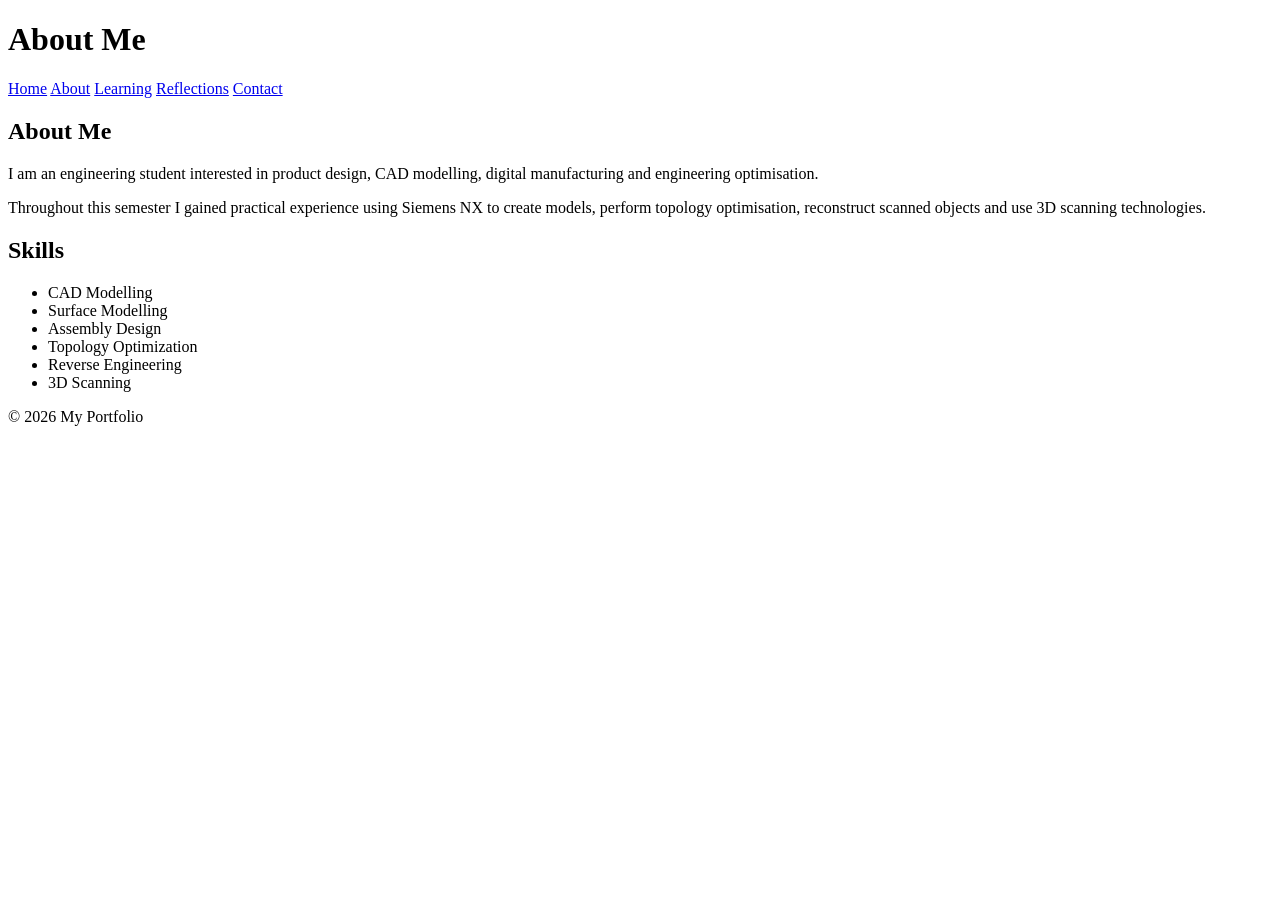
==== about.html @ e236ee3d "Rename podfodilo/about.html to about.html" ====
<!DOCTYPE html>
<html lang="en">
<head>
<meta charset="UTF-8">
<meta name="viewport" content="width=device-width, initial-scale=1.0">
<title>About</title>
<link rel="stylesheet" href="style.css">
</head>

<body>

<header>

<h1>About Me</h1>

<nav>
<a href="index.html">Home</a>
<a href="about.html">About</a>
<a href="learning.html">Learning</a>
<a href="reflections.html">Reflections</a>
<a href="contact.html">Contact</a>
</nav>

</header>

<div class="container">

<h2>About Me</h2>

<p>
I am an engineering student interested in product design, CAD modelling,
digital manufacturing and engineering optimisation.
</p>

<p>
Throughout this semester I gained practical experience using Siemens NX
to create models, perform topology optimisation, reconstruct scanned
objects and use 3D scanning technologies.
</p>

<h2>Skills</h2>

<ul>
<li>CAD Modelling</li>
<li>Surface Modelling</li>
<li>Assembly Design</li>
<li>Topology Optimization</li>
<li>Reverse Engineering</li>
<li>3D Scanning</li>
</ul>

</div>

<footer>
© 2026 My Portfolio
</footer>

</body>
</html>
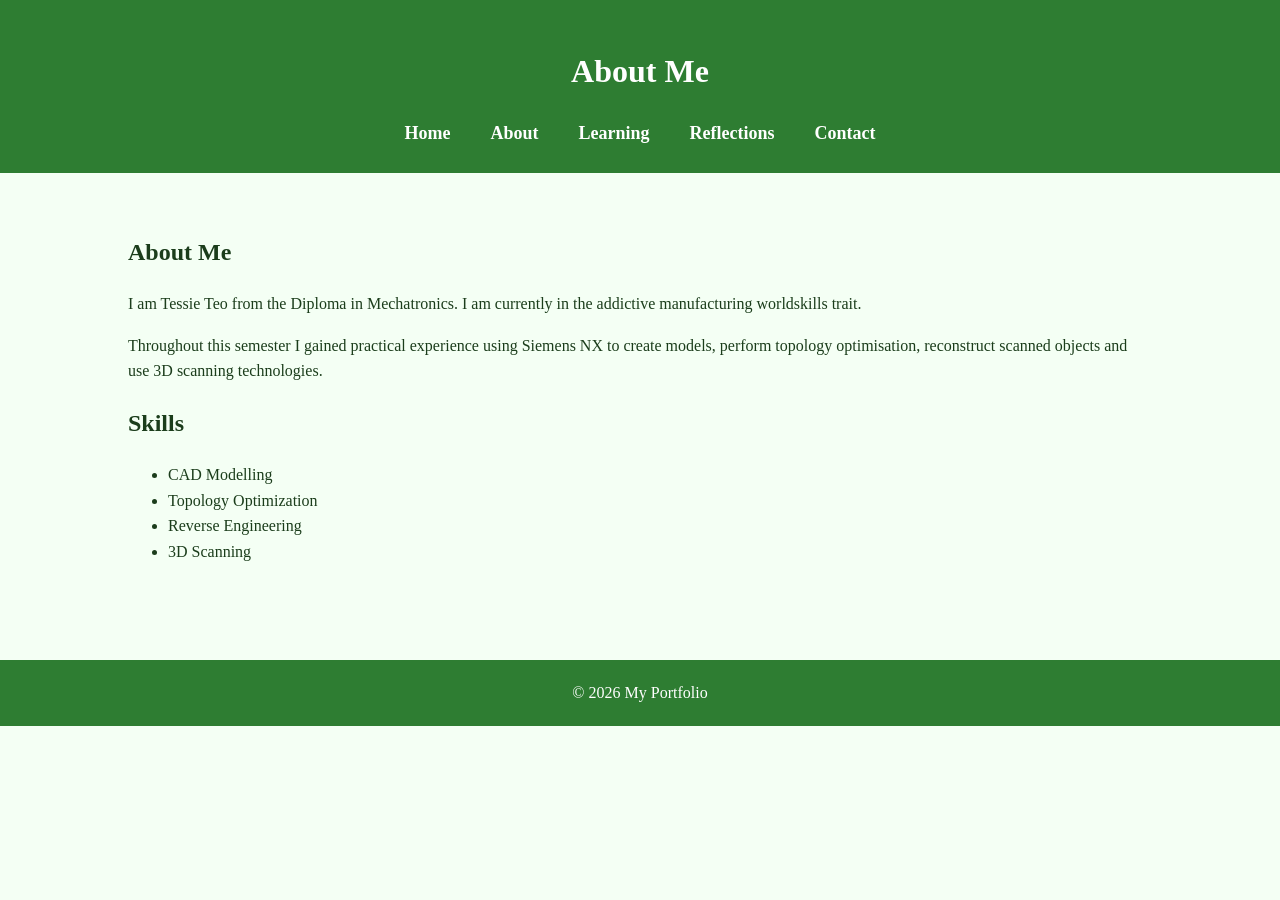
==== commit 2d4f2792: "Update about.html" ====
--- a/about.html
+++ b/about.html
@@ -28,8 +28,7 @@
 <h2>About Me</h2>
 
 <p>
-I am an engineering student interested in product design, CAD modelling,
-digital manufacturing and engineering optimisation.
+I am Tessie Teo from the Diploma in Mechatronics. I am currently in the addictive manufacturing worldskills trait.
 </p>
 
 <p>
@@ -42,8 +41,6 @@
 
 <ul>
 <li>CAD Modelling</li>
-<li>Surface Modelling</li>
-<li>Assembly Design</li>
 <li>Topology Optimization</li>
 <li>Reverse Engineering</li>
 <li>3D Scanning</li>
--- a/style.css
+++ b/style.css
@@ -0,0 +1,111 @@
+/* General Page */
+body{
+    font-family: "Times New Roman", Times, serif;
+    margin:0;
+    background:#f4fff4;
+    color:#1b3d1b;
+    line-height:1.6;
+}
+
+/* Header */
+header{
+    background:#2e7d32;
+    color:white;
+    text-align:center;
+    padding:25px;
+}
+
+/* Navigation */
+nav{
+    margin-top:15px;
+}
+
+nav a{
+    color:white;
+    text-decoration:none;
+    margin:0 18px;
+    font-size:18px;
+    font-weight:bold;
+}
+
+nav a:hover{
+    color:#c8e6c9;
+}
+
+/* Hero Section */
+.hero{
+    text-align:center;
+    padding:80px 20px;
+    background:#e8f5e9;
+}
+
+.hero h2{
+    font-size:42px;
+    color:#1b5e20;
+}
+
+.hero p{
+    font-size:20px;
+    width:70%;
+    margin:auto;
+}
+
+/* Main Content */
+.container{
+    width:80%;
+    margin:auto;
+    padding:40px 20px;
+}
+
+/* Cards */
+.card{
+    background:white;
+    border-left:8px solid #2e7d32;
+    padding:25px;
+    margin:25px 0;
+    border-radius:8px;
+    box-shadow:0 4px 10px rgba(0,0,0,0.1);
+}
+
+/* Images */
+.card img{
+    width:100%;
+    max-height:250px;
+    object-fit:cover;
+    border-radius:8px;
+    margin-bottom:15px;
+}
+
+/* Profile Picture */
+.profile{
+    display:block;
+    margin:20px auto;
+    width:220px;
+    border-radius:50%;
+    border:5px solid #2e7d32;
+}
+
+/* Buttons */
+.button{
+    display:inline-block;
+    margin-top:25px;
+    background:#2e7d32;
+    color:white;
+    padding:12px 28px;
+    text-decoration:none;
+    border-radius:5px;
+    font-size:18px;
+}
+
+.button:hover{
+    background:#1b5e20;
+}
+
+/* Footer */
+footer{
+    background:#2e7d32;
+    color:white;
+    text-align:center;
+    padding:20px;
+    margin-top:40px;
+}
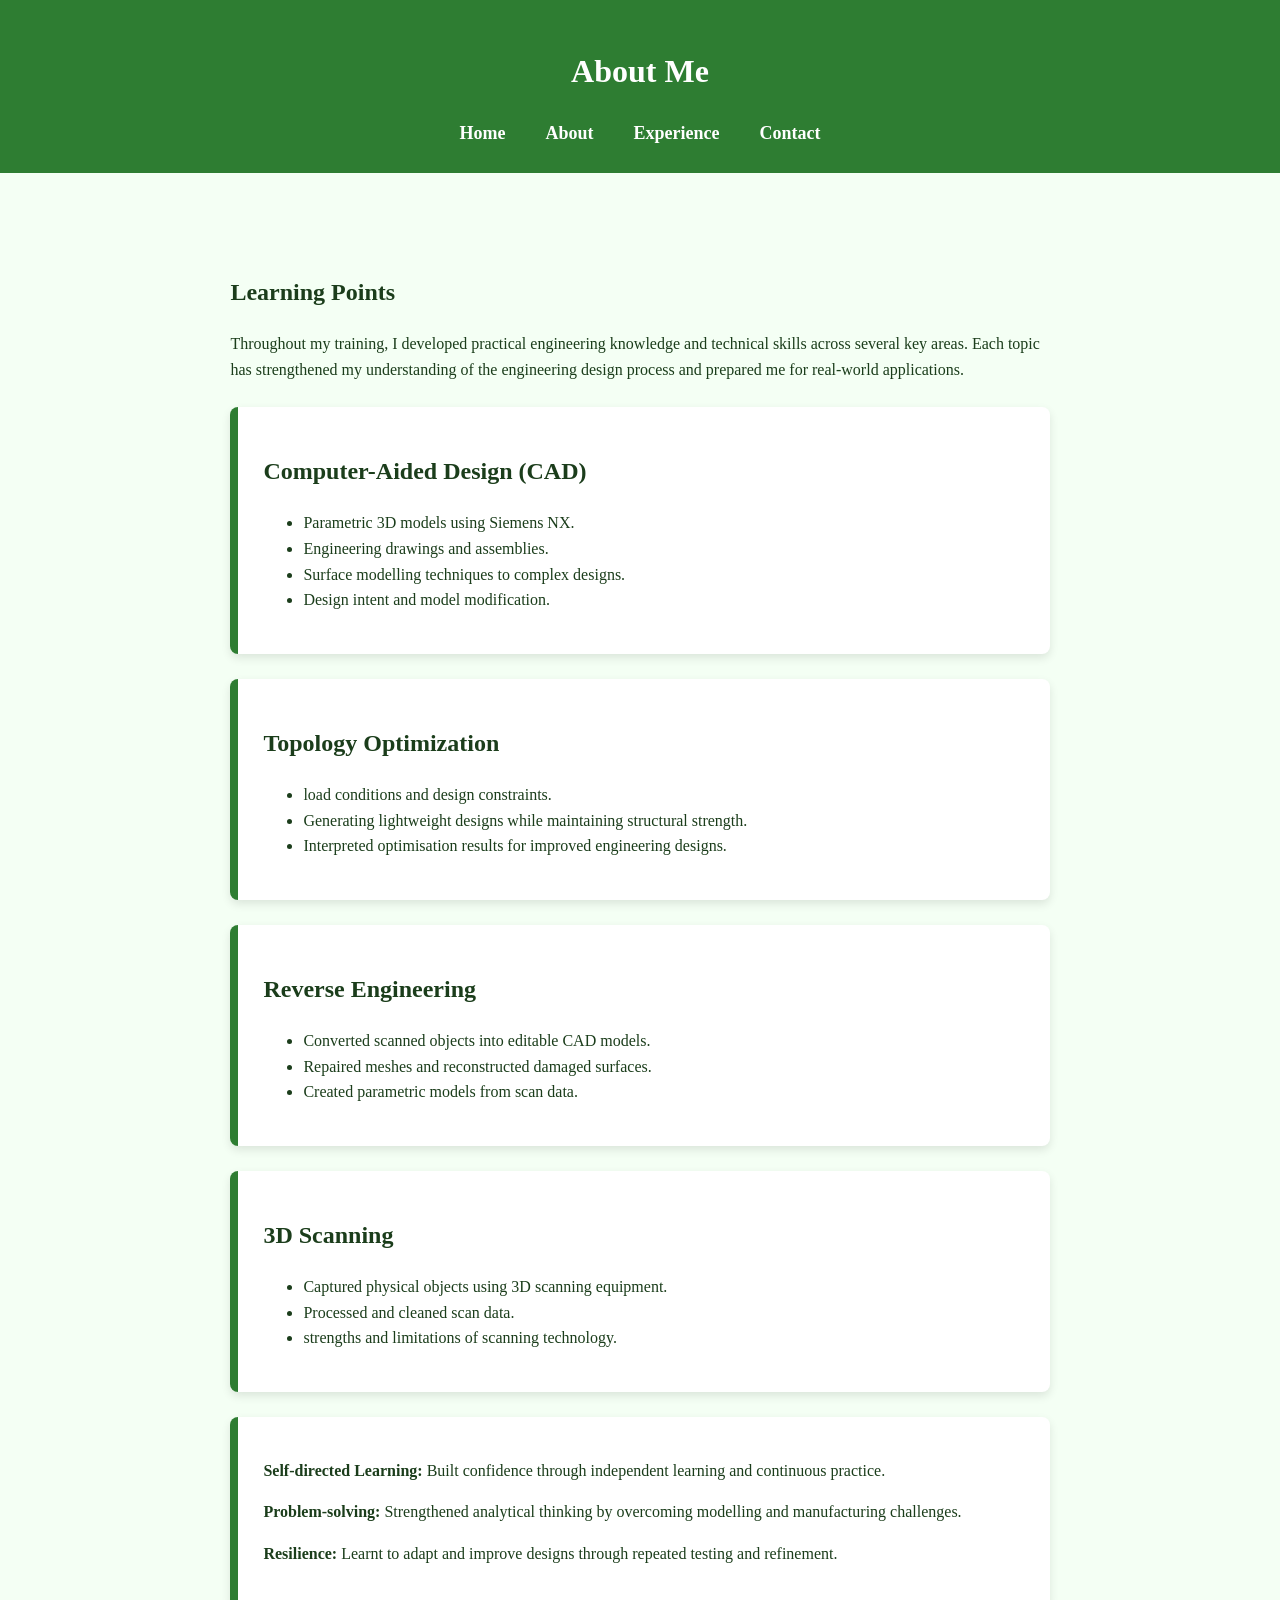
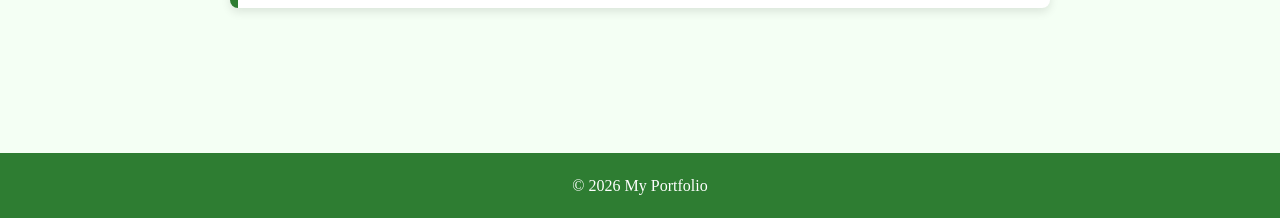
==== commit 2572aea0: "Update about.html" ====
--- a/about.html
+++ b/about.html
@@ -16,8 +16,7 @@
 <nav>
 <a href="index.html">Home</a>
 <a href="about.html">About</a>
-<a href="learning.html">Learning</a>
-<a href="reflections.html">Reflections</a>
+<a href="reflections.html">Experience</a>
 <a href="contact.html">Contact</a>
 </nav>
 
@@ -25,26 +24,66 @@
 
 <div class="container">
 
-<h2>About Me</h2>
 
-<p>
-I am Tessie Teo from the Diploma in Mechatronics. I am currently in the addictive manufacturing worldskills trait.
-</p>
+<div class="container">
 
-<p>
-Throughout this semester I gained practical experience using Siemens NX
-to create models, perform topology optimisation, reconstruct scanned
-objects and use 3D scanning technologies.
-</p>
+    <h2>Learning Points</h2>
 
-<h2>Skills</h2>
+    <p>
+        Throughout my training, I developed practical engineering knowledge and
+        technical skills across several key areas. Each topic has strengthened my
+        understanding of the engineering design process and prepared me for
+        real-world applications.
+    </p>
 
-<ul>
-<li>CAD Modelling</li>
-<li>Topology Optimization</li>
-<li>Reverse Engineering</li>
-<li>3D Scanning</li>
-</ul>
+    <div class="card">
+        <h2>Computer-Aided Design (CAD)</h2>
+        <ul>
+            <li>Parametric 3D models using Siemens NX.</li>
+            <li>Engineering drawings and assemblies.</li>
+            <li>Surface modelling techniques to complex designs.</li>
+            <li>Design intent and model modification.</li>
+        </ul>
+    </div>
+
+    <div class="card">
+        <h2>Topology Optimization</h2>
+        <ul>
+            <li>load conditions and design constraints.</li>
+            <li>Generating lightweight designs while maintaining structural strength.</li>
+            <li>Interpreted optimisation results for improved engineering designs.</li>
+        </ul>
+    </div>
+
+    <div class="card">
+        <h2>Reverse Engineering</h2>
+        <ul>
+            <li>Converted scanned objects into editable CAD models.</li>
+            <li>Repaired meshes and reconstructed damaged surfaces.</li>
+            <li>Created parametric models from scan data.</li>
+        </ul>
+    </div>
+
+    <div class="card">
+        <h2>3D Scanning</h2>
+        <ul>
+            <li>Captured physical objects using 3D scanning equipment.</li>
+            <li>Processed and cleaned scan data.</li>
+            <li>strengths and limitations of scanning technology.</li>
+        </ul>
+    </div>
+
+    <div class="card">
+      
+        <p><strong>Self-directed Learning:</strong> Built confidence through independent learning and continuous practice.</p>
+
+        <p><strong>Problem-solving:</strong> Strengthened analytical thinking by overcoming modelling and manufacturing challenges.</p>
+
+        <p><strong>Resilience:</strong> Learnt to adapt and improve designs through repeated testing and refinement.</p>
+
+    </div>
+
+</div>
 
 </div>
 
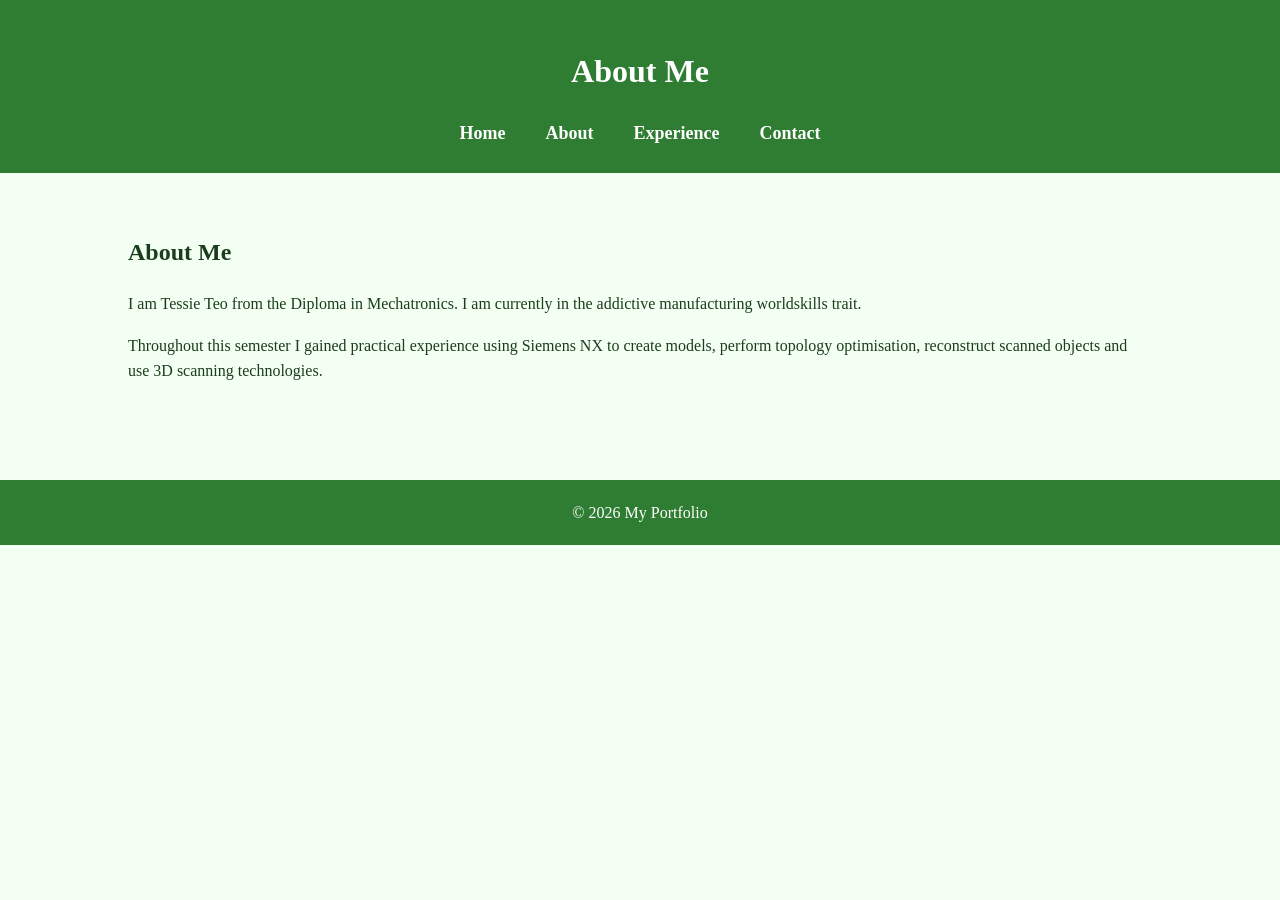
==== commit e59b7eb0: "Update about.html" ====
--- a/about.html
+++ b/about.html
@@ -24,64 +24,17 @@
 
 <div class="container">
 
+<h2>About Me</h2>
 
-<div class="container">
+<p>
+I am Tessie Teo from the Diploma in Mechatronics. I am currently in the addictive manufacturing worldskills trait.
+</p>
 
-    <h2>Learning Points</h2>
-
-    <p>
-        Throughout my training, I developed practical engineering knowledge and
-        technical skills across several key areas. Each topic has strengthened my
-        understanding of the engineering design process and prepared me for
-        real-world applications.
-    </p>
-
-    <div class="card">
-        <h2>Computer-Aided Design (CAD)</h2>
-        <ul>
-            <li>Parametric 3D models using Siemens NX.</li>
-            <li>Engineering drawings and assemblies.</li>
-            <li>Surface modelling techniques to complex designs.</li>
-            <li>Design intent and model modification.</li>
-        </ul>
-    </div>
-
-    <div class="card">
-        <h2>Topology Optimization</h2>
-        <ul>
-            <li>load conditions and design constraints.</li>
-            <li>Generating lightweight designs while maintaining structural strength.</li>
-            <li>Interpreted optimisation results for improved engineering designs.</li>
-        </ul>
-    </div>
-
-    <div class="card">
-        <h2>Reverse Engineering</h2>
-        <ul>
-            <li>Converted scanned objects into editable CAD models.</li>
-            <li>Repaired meshes and reconstructed damaged surfaces.</li>
-            <li>Created parametric models from scan data.</li>
-        </ul>
-    </div>
-
-    <div class="card">
-        <h2>3D Scanning</h2>
-        <ul>
-            <li>Captured physical objects using 3D scanning equipment.</li>
-            <li>Processed and cleaned scan data.</li>
-            <li>strengths and limitations of scanning technology.</li>
-        </ul>
-    </div>
-
-    <div class="card">
-      
-        <p><strong>Self-directed Learning:</strong> Built confidence through independent learning and continuous practice.</p>
-
-        <p><strong>Problem-solving:</strong> Strengthened analytical thinking by overcoming modelling and manufacturing challenges.</p>
-
-        <p><strong>Resilience:</strong> Learnt to adapt and improve designs through repeated testing and refinement.</p>
-
-    </div>
+<p>
+Throughout this semester I gained practical experience using Siemens NX
+to create models, perform topology optimisation, reconstruct scanned
+objects and use 3D scanning technologies.
+</p>
 
 </div>
 
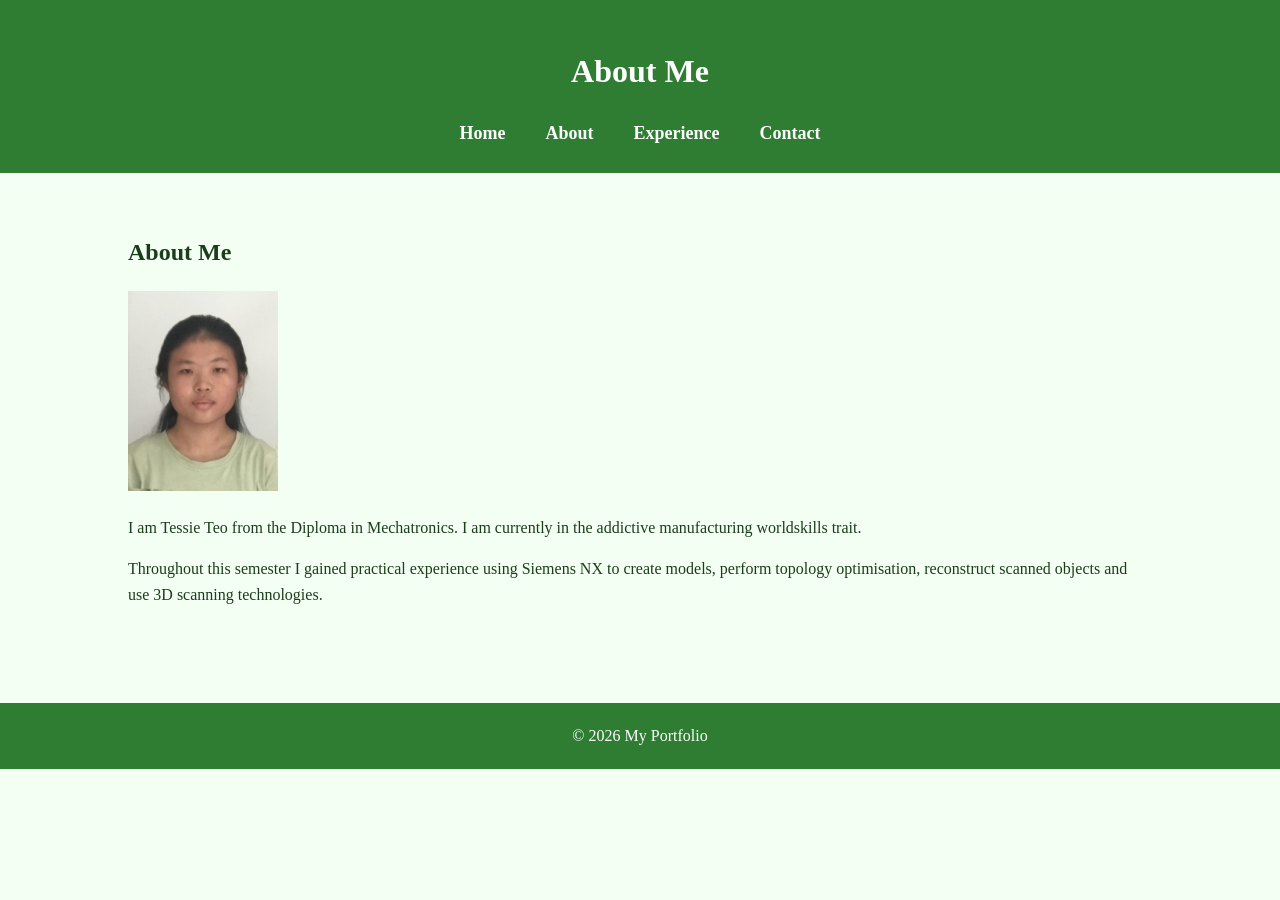
==== commit 170ba633: "Update about.html" ====
--- a/about.html
+++ b/about.html
@@ -26,6 +26,7 @@
 
 <h2>About Me</h2>
 
+<img src="image/WhatsApp Image 2026-08-05 at 11.08.28 AM.jpeg" width="150">
 <p>
 I am Tessie Teo from the Diploma in Mechatronics. I am currently in the addictive manufacturing worldskills trait.
 </p>
--- a/style.css
+++ b/style.css
@@ -13,6 +13,13 @@
     color:white;
     text-align:center;
     padding:25px;
+}
+
+/*images*/
+.full-image{
+    width:100%;
+    height:auto;
+    display:block;
 }
 
 /* Navigation */
@@ -67,14 +74,6 @@
     box-shadow:0 4px 10px rgba(0,0,0,0.1);
 }
 
-/* Images */
-.card img{
-    width:100%;
-    max-height:250px;
-    object-fit:cover;
-    border-radius:8px;
-    margin-bottom:15px;
-}
 
 /* Profile Picture */
 .profile{
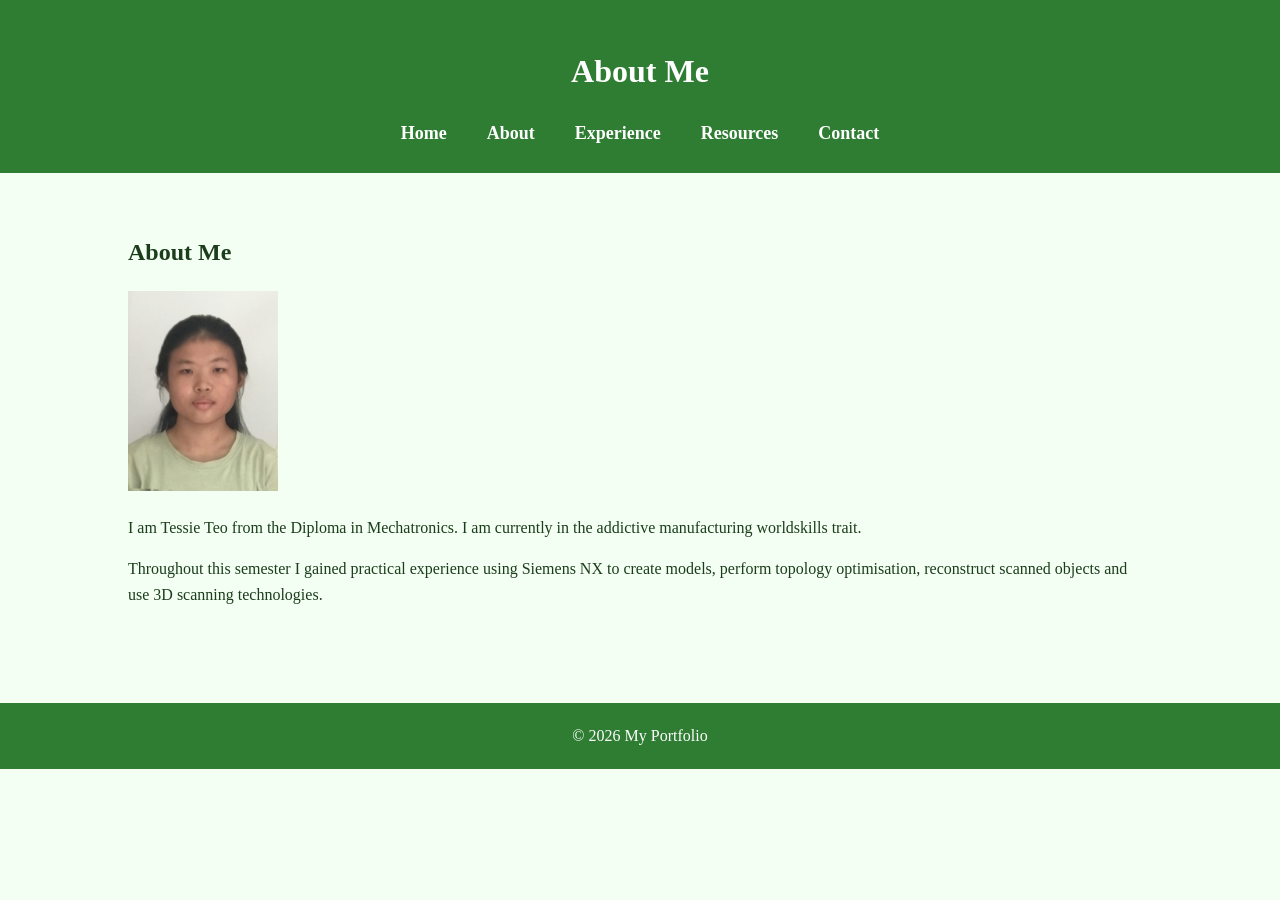
==== commit ddcbe7e1: "Update about.html" ====
--- a/about.html
+++ b/about.html
@@ -17,6 +17,7 @@
 <a href="index.html">Home</a>
 <a href="about.html">About</a>
 <a href="reflections.html">Experience</a>
+<a href="resources.html">Resources</a>
 <a href="contact.html">Contact</a>
 </nav>
 
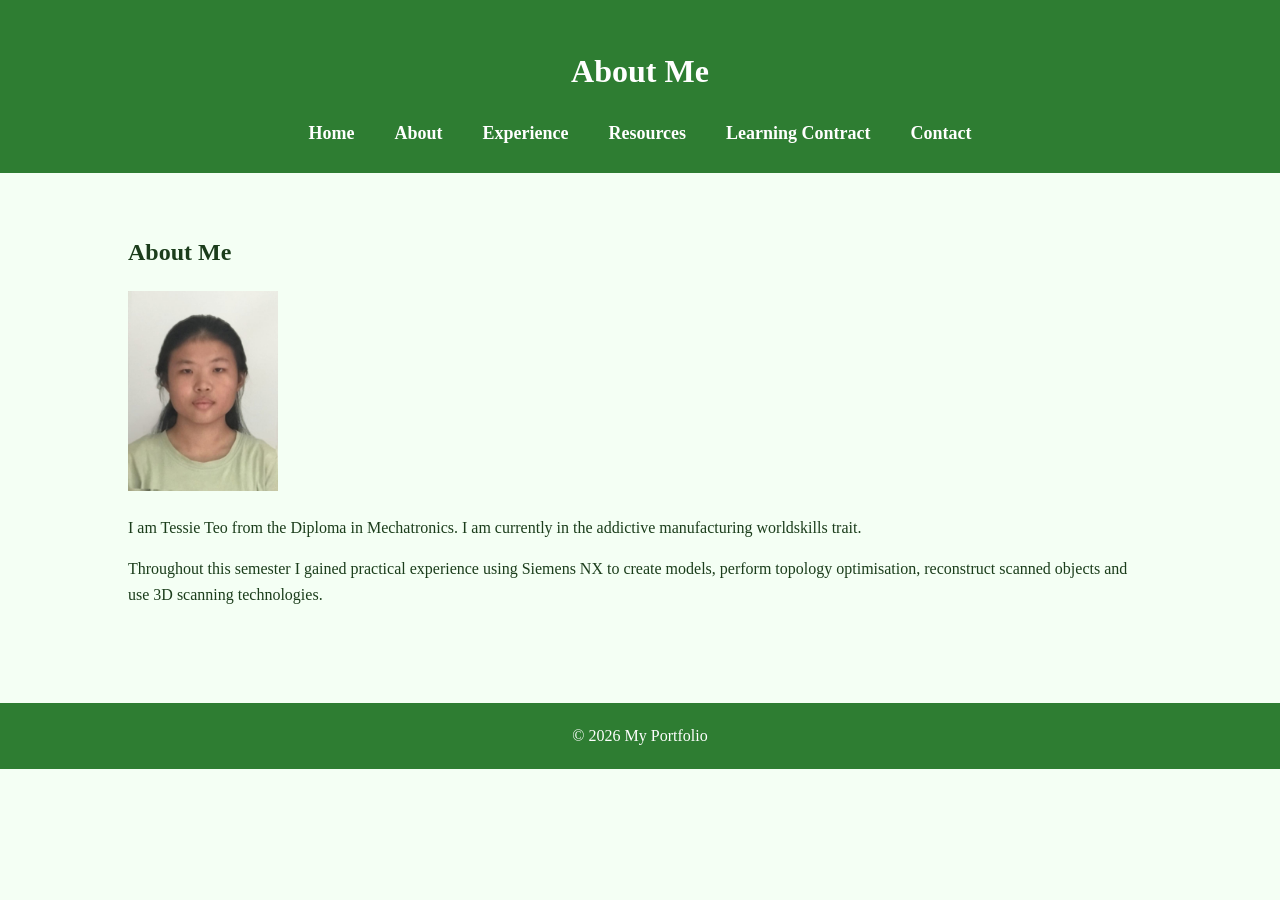
==== commit ae09d5d6: "Update about.html" ====
--- a/about.html
+++ b/about.html
@@ -12,12 +12,12 @@
 <header>
 
 <h1>About Me</h1>
-
 <nav>
 <a href="index.html">Home</a>
 <a href="about.html">About</a>
 <a href="reflections.html">Experience</a>
 <a href="resources.html">Resources</a>
+<a href="learning-contract.html">Learning Contract</a>
 <a href="contact.html">Contact</a>
 </nav>
 
